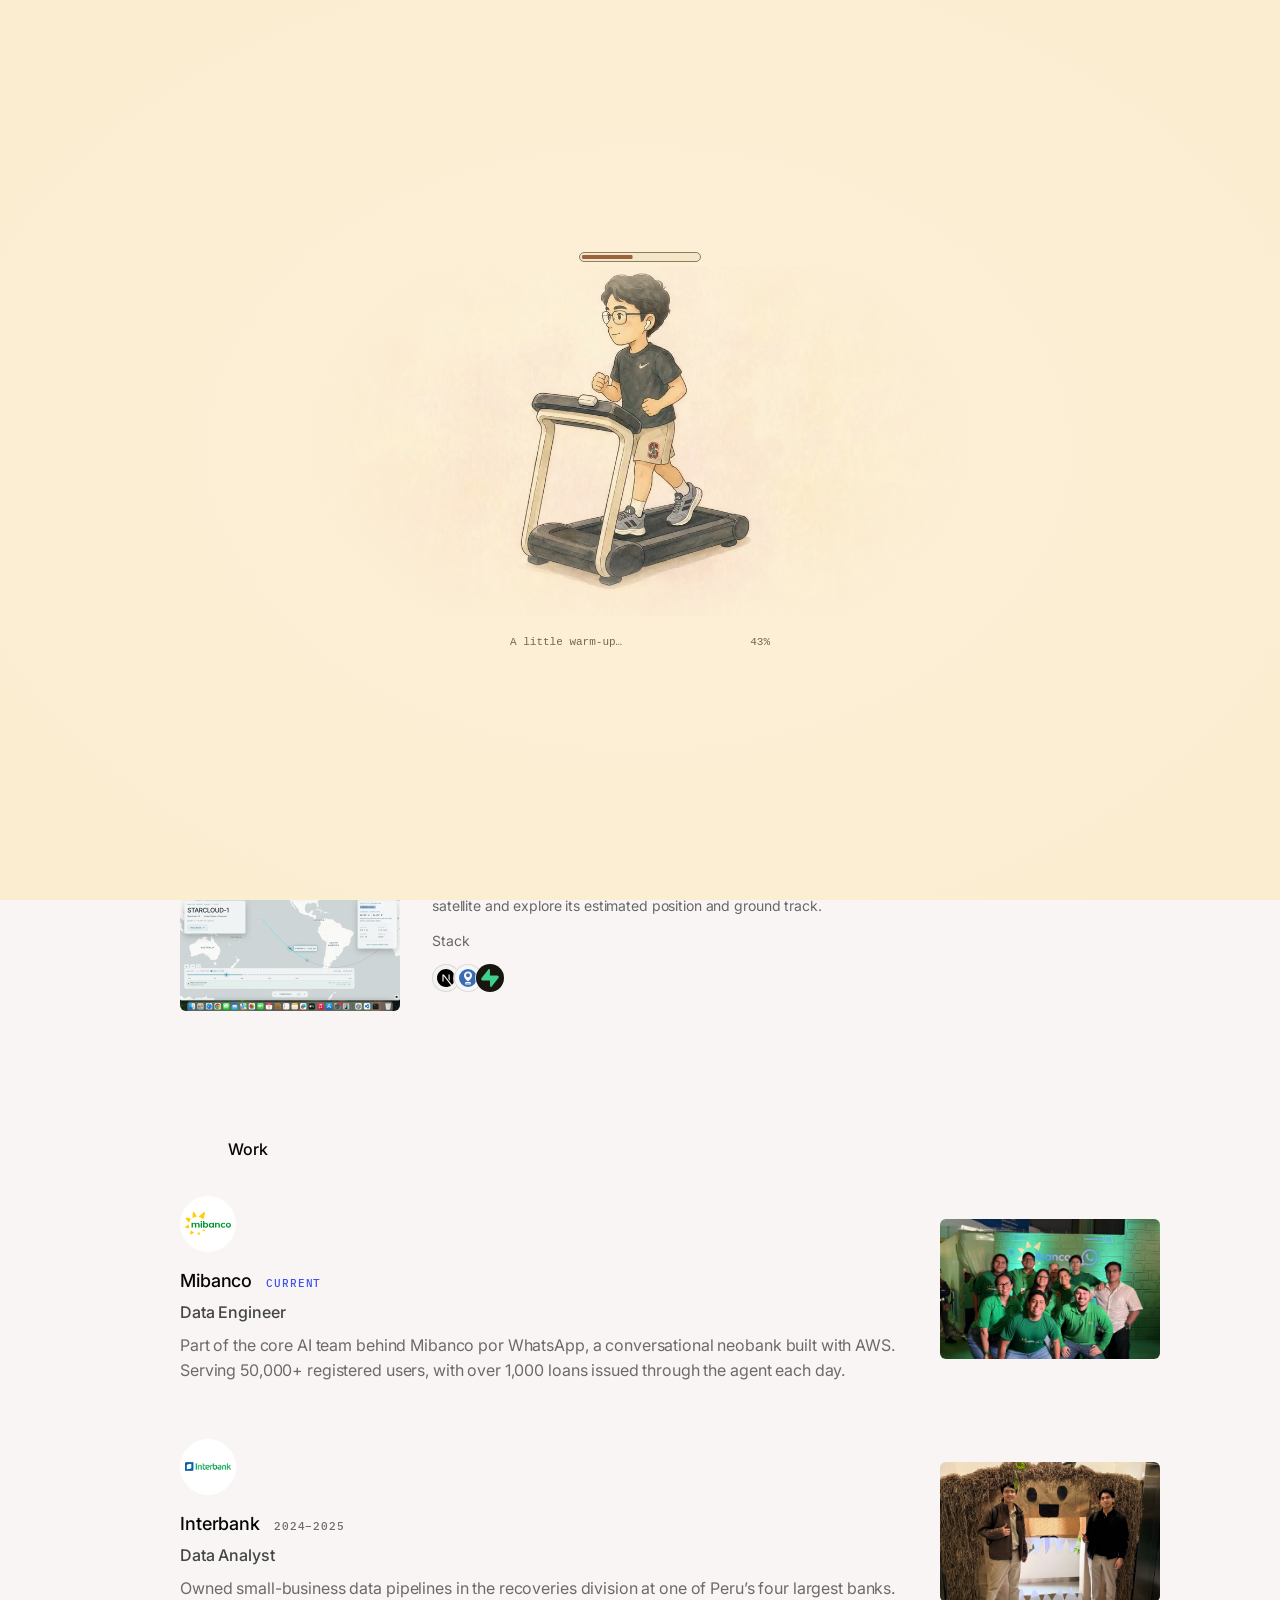
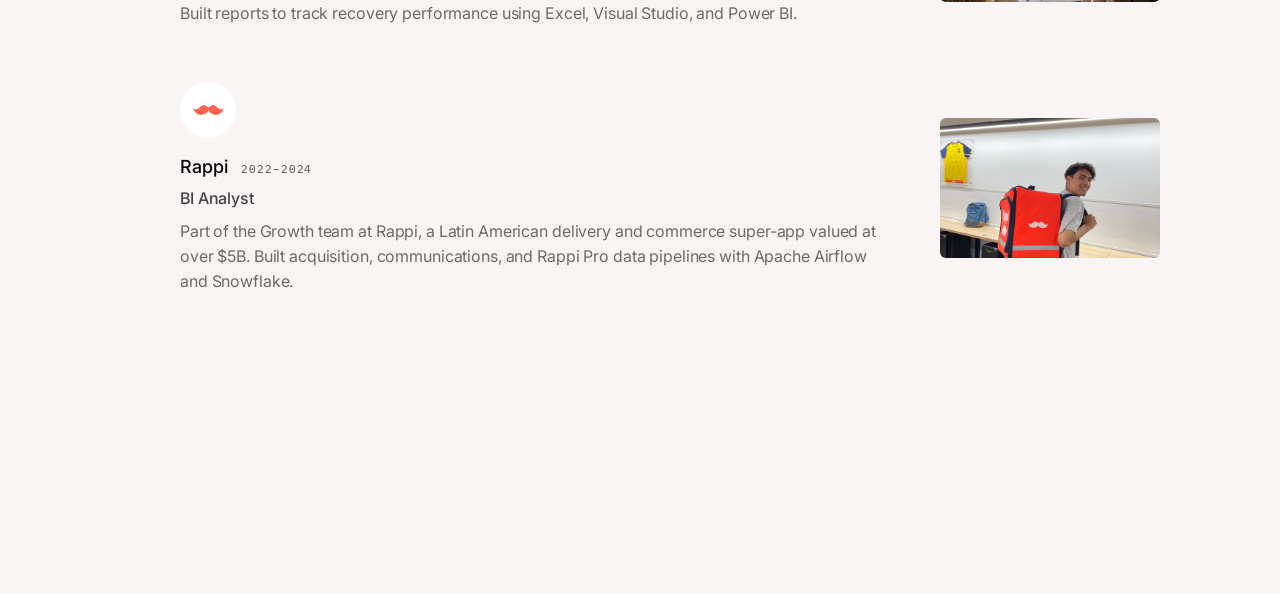
==== portfolio.html @ 8ba29781 "Prepare portfolio for Cloudflare Pages" ====
<!doctype html>
<html lang="en">
<head>
  <meta charset="utf-8">
  <meta name="viewport" content="width=device-width, initial-scale=1">
  <meta http-equiv="refresh" content="0;url=./">
  <title>Juan Montreuil — Portfolio</title>
  <script>location.replace('./' + location.search + location.hash);</script>
</head>
<body><a href="./">Open portfolio</a></body>
</html>
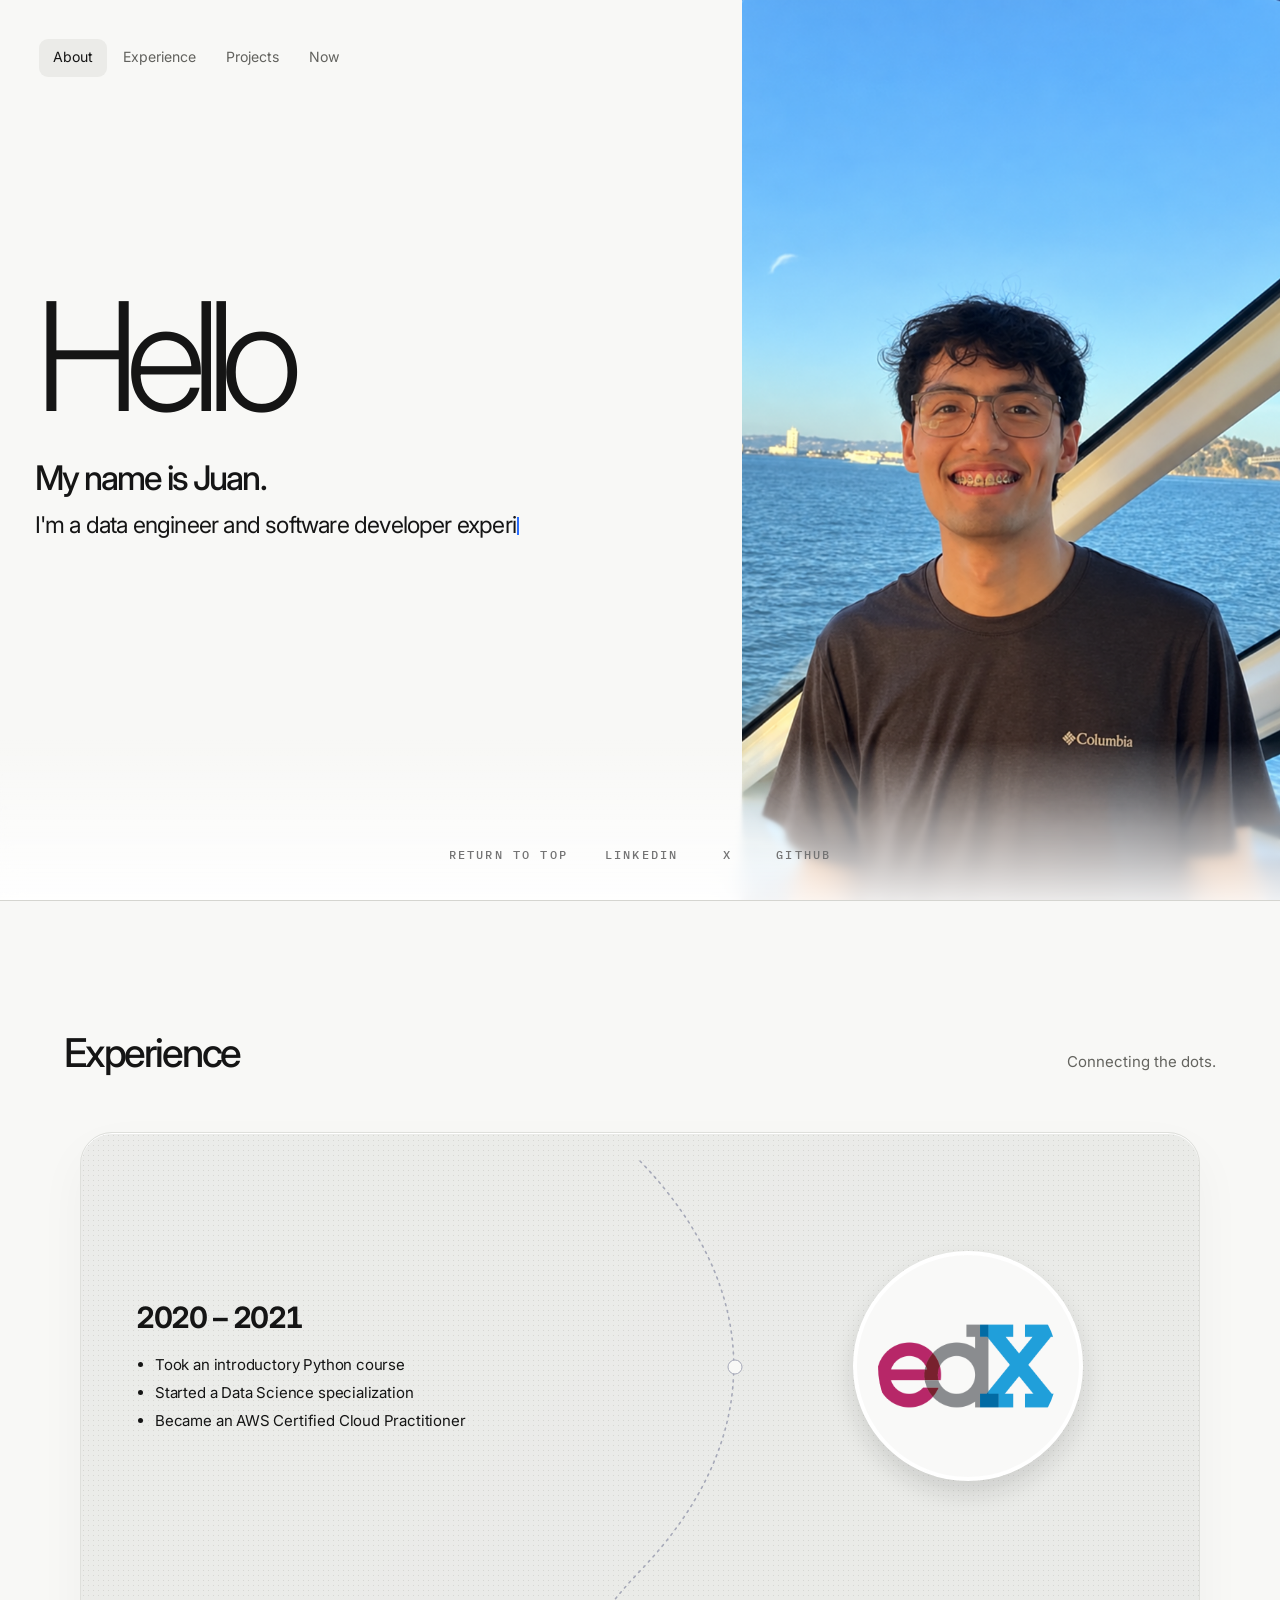
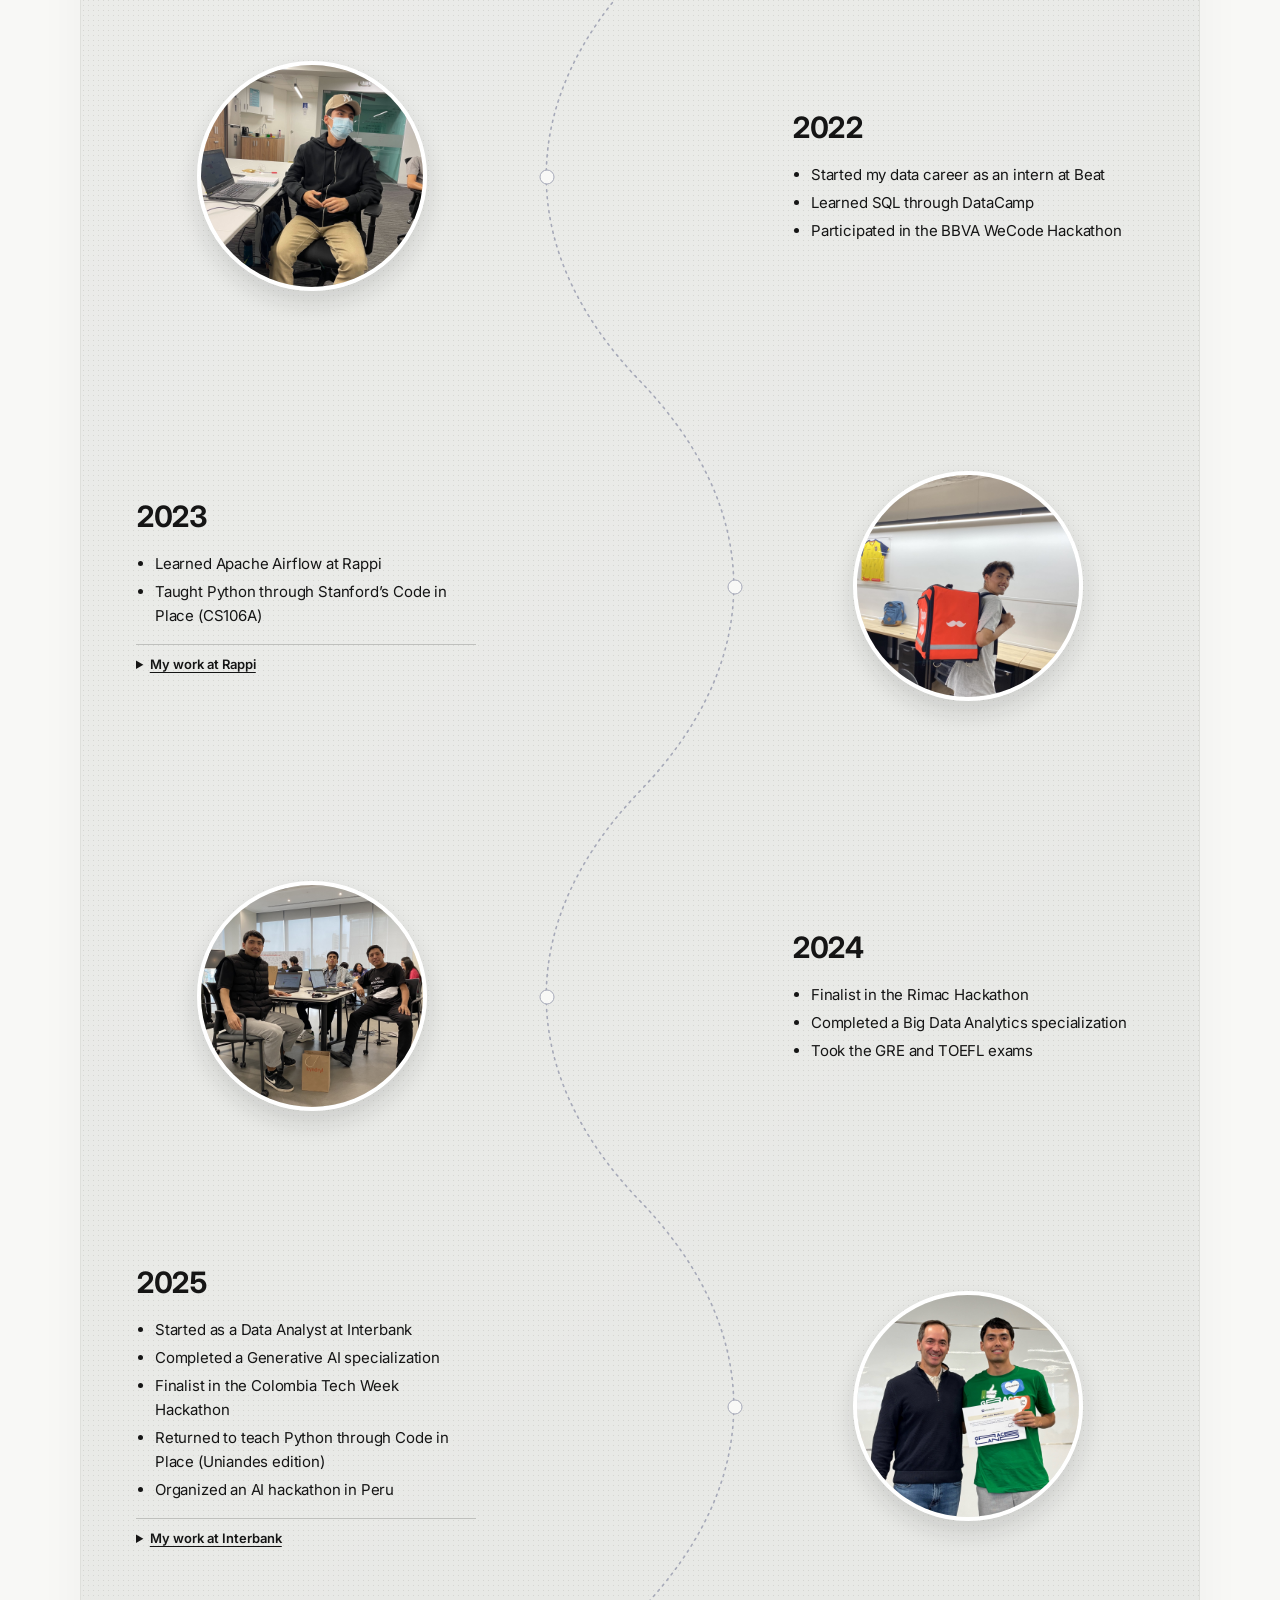
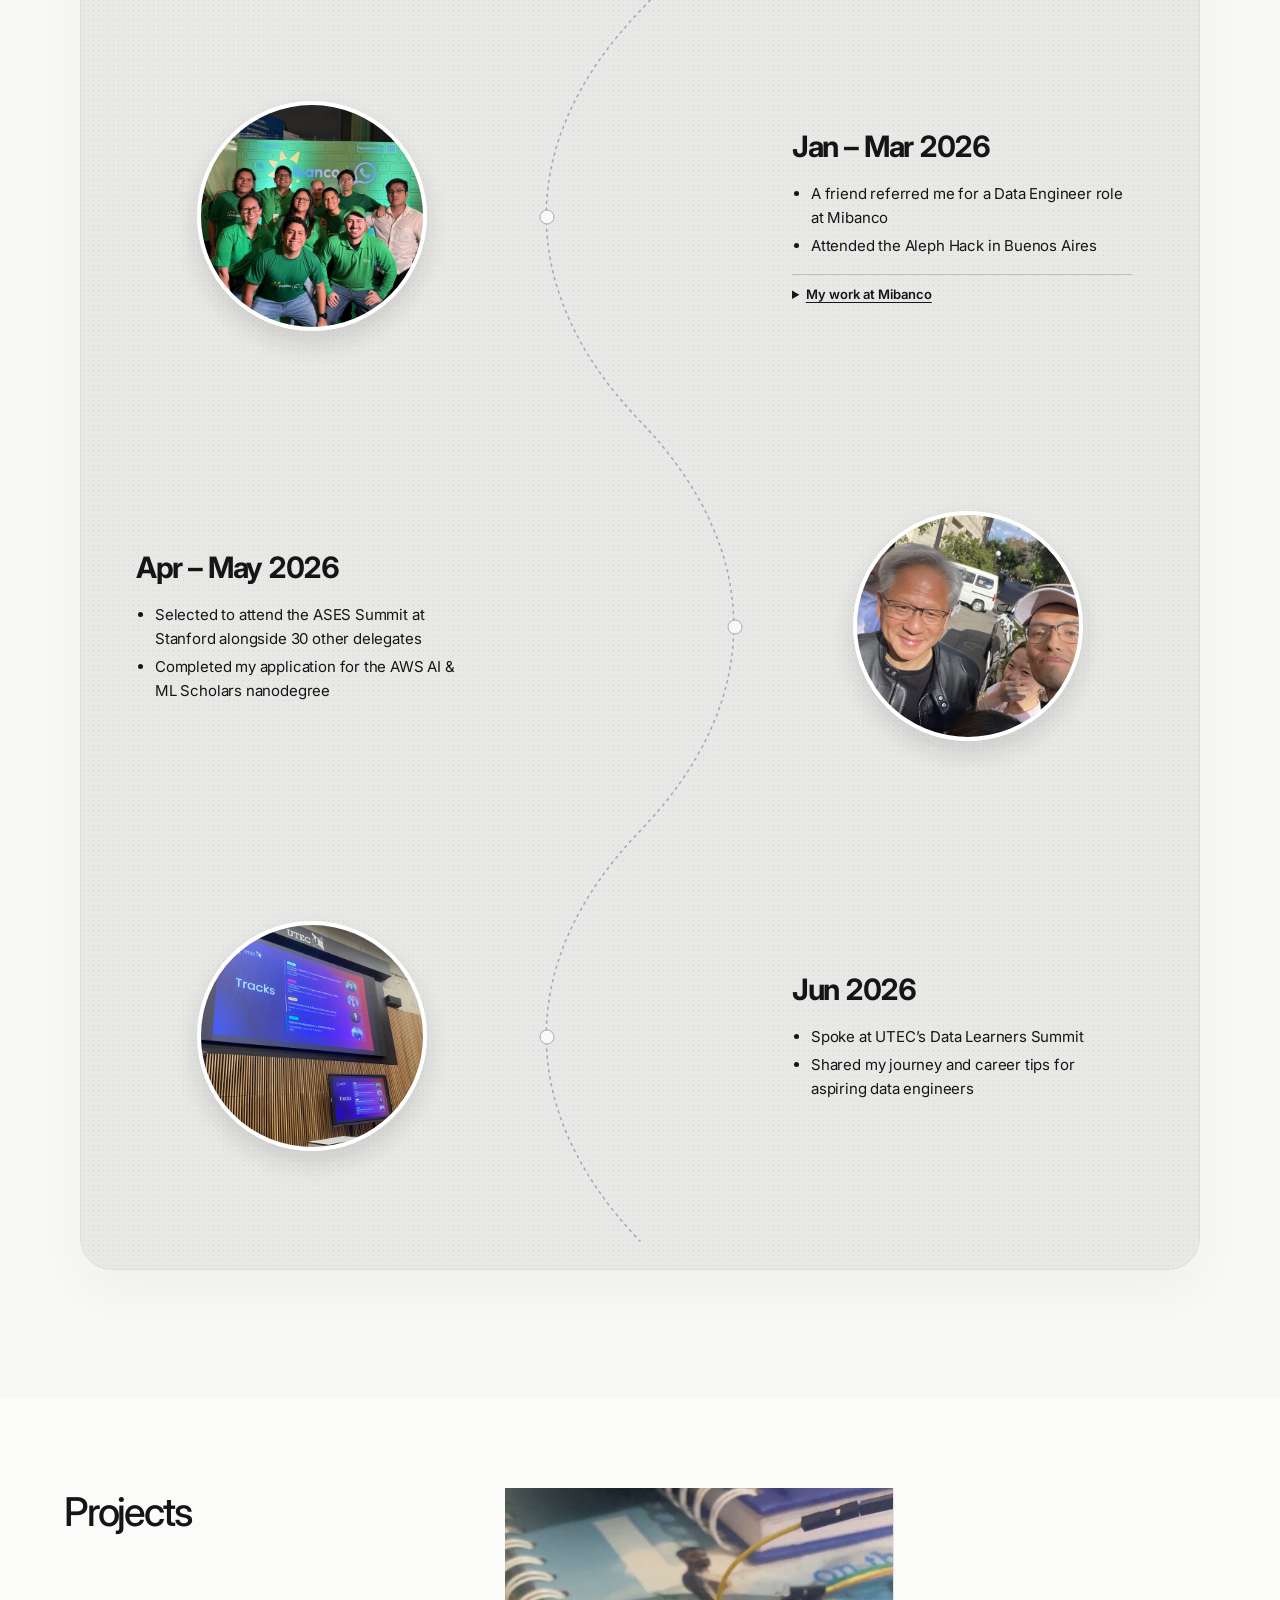
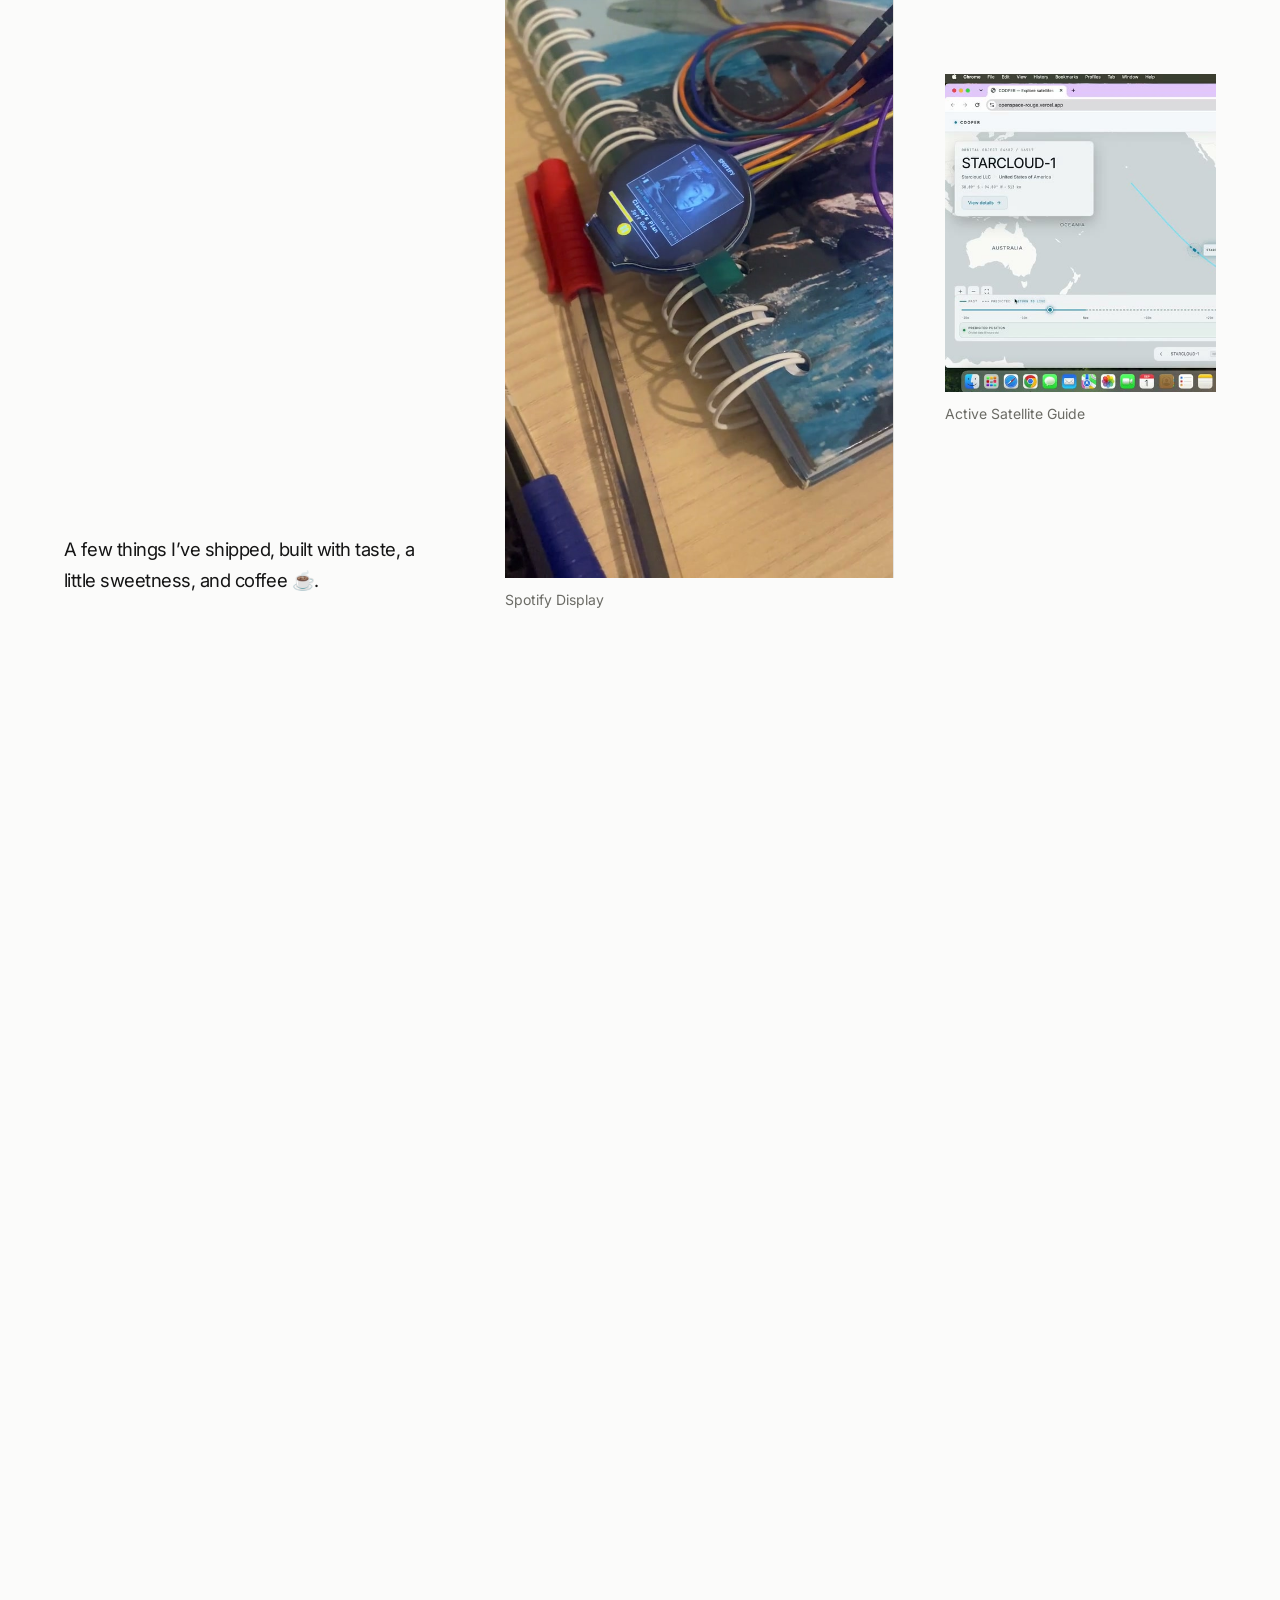
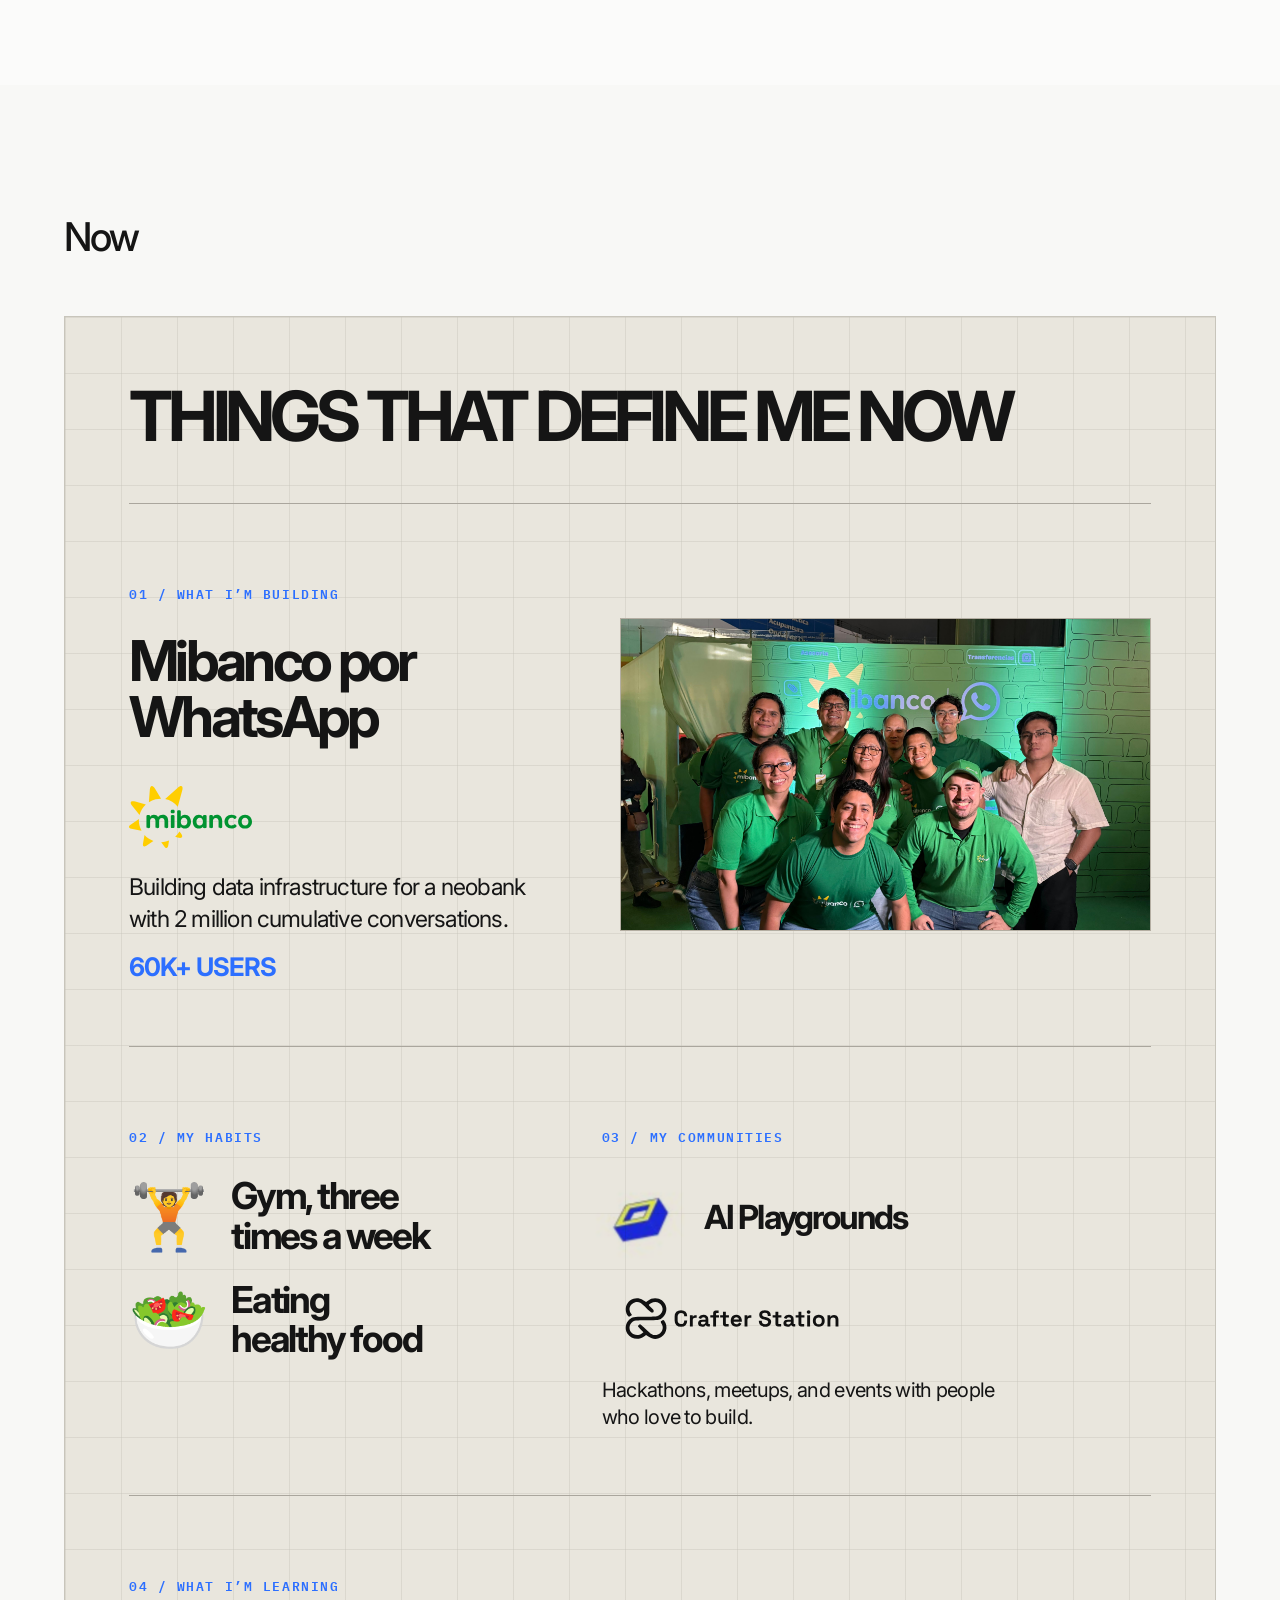
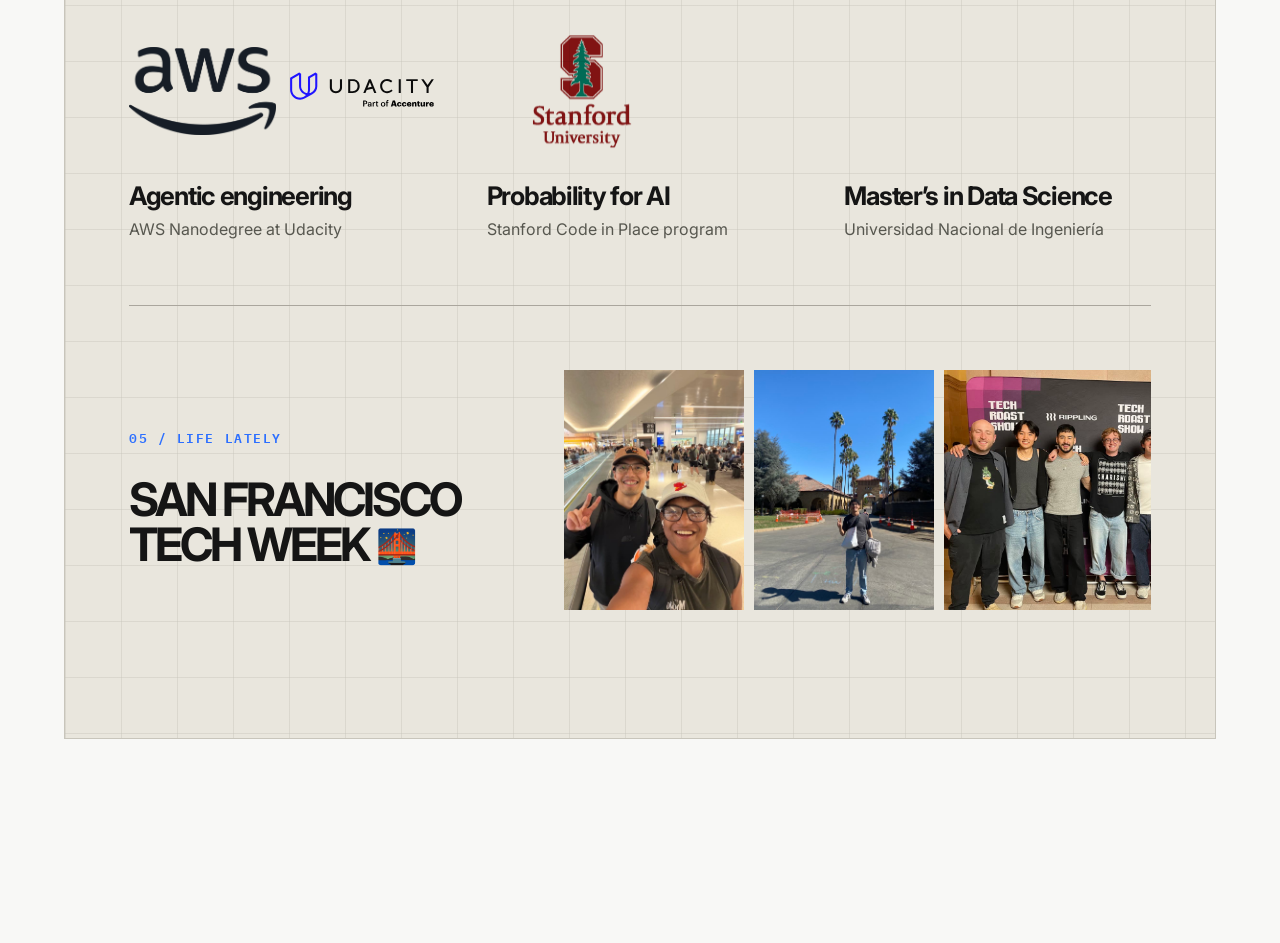
==== commit 2920de9b: "Shorten introduction and browser tab title" ====
--- a/portfolio.html
+++ b/portfolio.html
@@ -4,7 +4,7 @@
   <meta charset="utf-8">
   <meta name="viewport" content="width=device-width, initial-scale=1">
   <meta http-equiv="refresh" content="0;url=./">
-  <title>Juan Montreuil — Portfolio</title>
+  <title>Juan Montreuil</title>
   <script>location.replace('./' + location.search + location.hash);</script>
 </head>
 <body><a href="./">Open portfolio</a></body>
